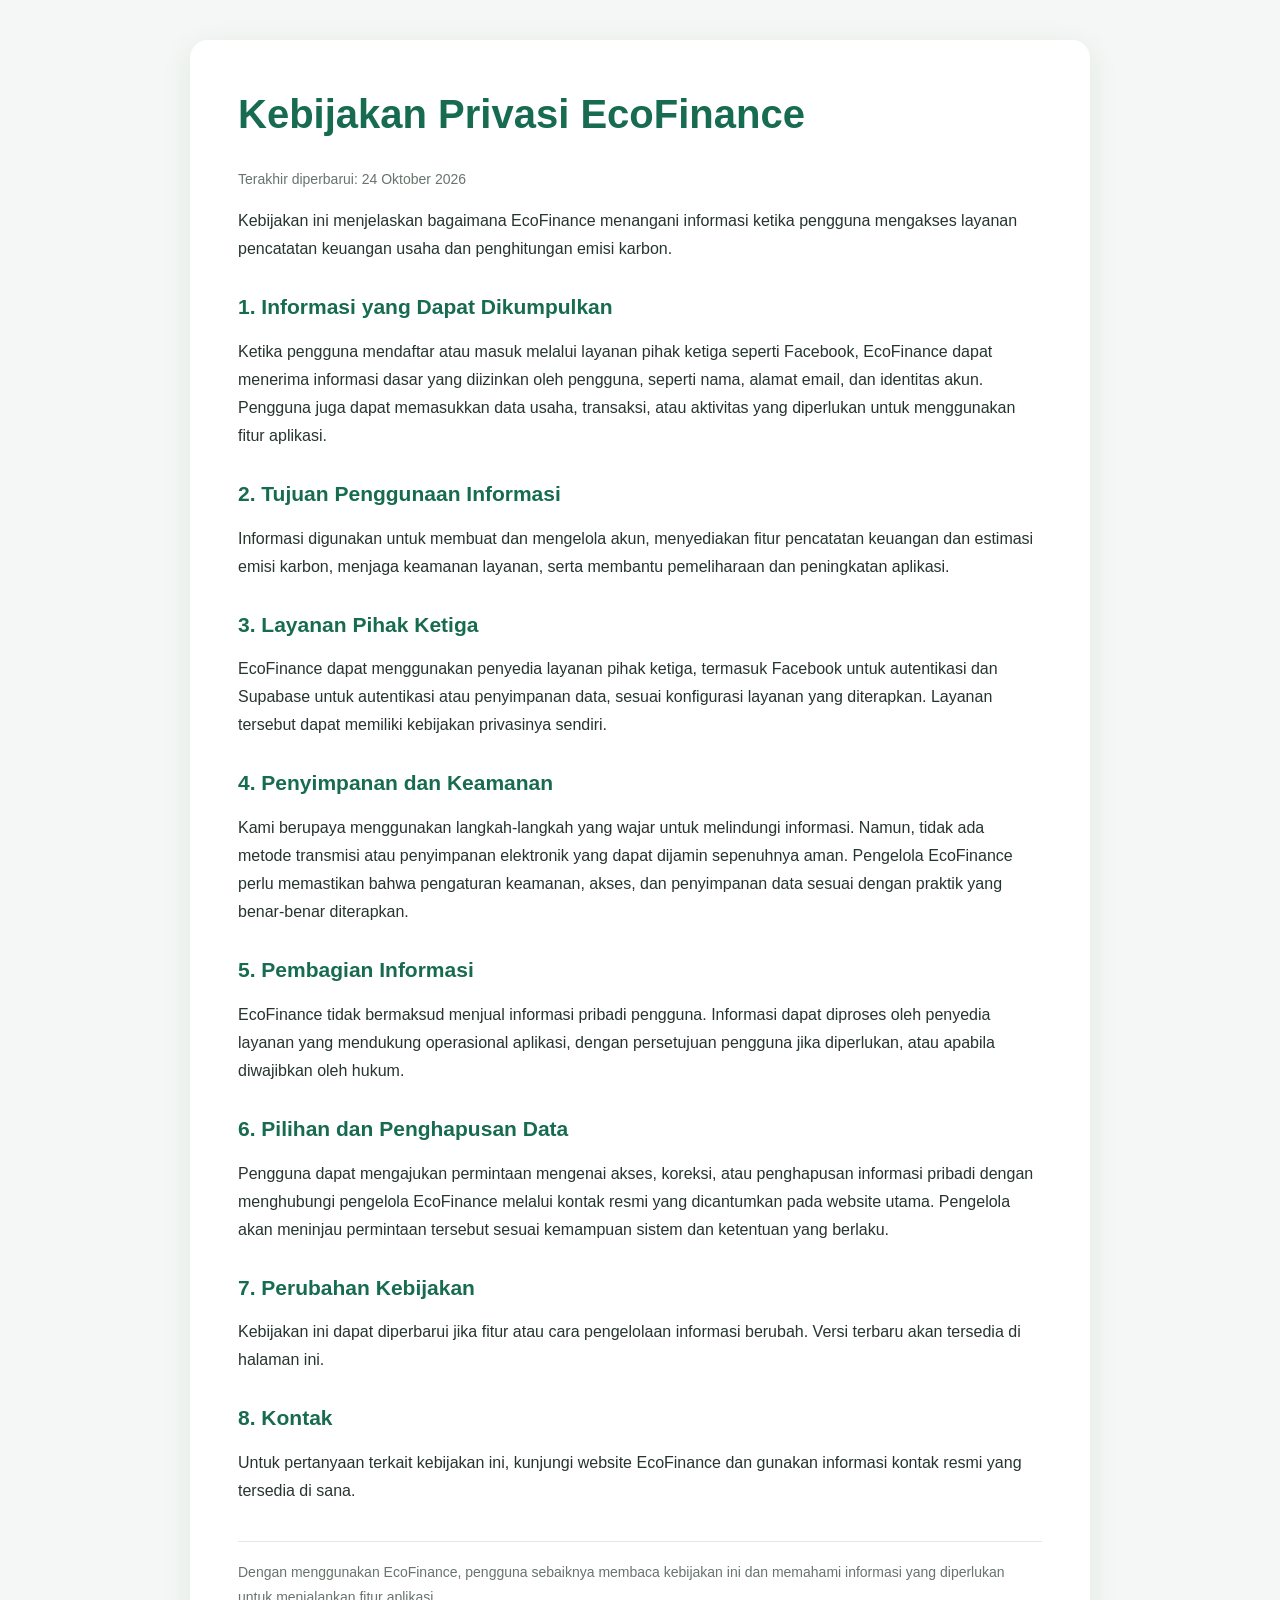
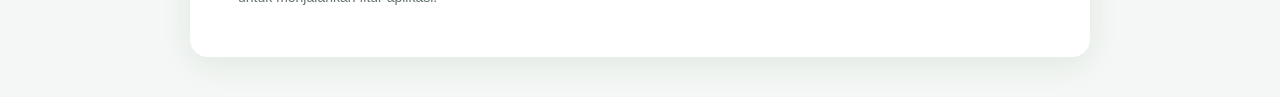
==== privacy-policy.html @ a631092b "Add files via upload" ====
<!DOCTYPE html>
<html lang="id">
<head>
  <meta charset="UTF-8">
  <meta name="viewport" content="width=device-width, initial-scale=1.0">
  <meta name="description" content="Kebijakan Privasi EcoFinance">
  <title>Kebijakan Privasi - EcoFinance</title>
  <style>
    :root { color-scheme: light; }
    * { box-sizing: border-box; }
    body {
      margin: 0;
      background: #f4f7f5;
      color: #26352e;
      font-family: Arial, Helvetica, sans-serif;
      line-height: 1.75;
    }
    main {
      width: min(900px, calc(100% - 32px));
      margin: 40px auto;
      padding: clamp(24px, 5vw, 48px);
      background: #fff;
      border-radius: 18px;
      box-shadow: 0 8px 32px rgba(20, 60, 40, .08);
    }
    h1, h2 { color: #176b50; line-height: 1.3; }
    h1 { margin-top: 0; font-size: clamp(28px, 5vw, 40px); }
    h2 { margin-top: 30px; font-size: 21px; }
    .updated { color: #66756d; font-size: 14px; }
    a { color: #176b50; overflow-wrap: anywhere; }
    footer { margin-top: 36px; padding-top: 18px; border-top: 1px solid #e1e9e4; color: #66756d; font-size: 14px; }
  </style>
</head>
<body>
  <main>
    <h1>Kebijakan Privasi EcoFinance</h1>
    <p class="updated">Terakhir diperbarui: 24 Oktober 2026</p>

    <p>Kebijakan ini menjelaskan bagaimana EcoFinance menangani informasi ketika pengguna mengakses layanan pencatatan keuangan usaha dan penghitungan emisi karbon.</p>

    <h2>1. Informasi yang Dapat Dikumpulkan</h2>
    <p>Ketika pengguna mendaftar atau masuk melalui layanan pihak ketiga seperti Facebook, EcoFinance dapat menerima informasi dasar yang diizinkan oleh pengguna, seperti nama, alamat email, dan identitas akun. Pengguna juga dapat memasukkan data usaha, transaksi, atau aktivitas yang diperlukan untuk menggunakan fitur aplikasi.</p>

    <h2>2. Tujuan Penggunaan Informasi</h2>
    <p>Informasi digunakan untuk membuat dan mengelola akun, menyediakan fitur pencatatan keuangan dan estimasi emisi karbon, menjaga keamanan layanan, serta membantu pemeliharaan dan peningkatan aplikasi.</p>

    <h2>3. Layanan Pihak Ketiga</h2>
    <p>EcoFinance dapat menggunakan penyedia layanan pihak ketiga, termasuk Facebook untuk autentikasi dan Supabase untuk autentikasi atau penyimpanan data, sesuai konfigurasi layanan yang diterapkan. Layanan tersebut dapat memiliki kebijakan privasinya sendiri.</p>

    <h2>4. Penyimpanan dan Keamanan</h2>
    <p>Kami berupaya menggunakan langkah-langkah yang wajar untuk melindungi informasi. Namun, tidak ada metode transmisi atau penyimpanan elektronik yang dapat dijamin sepenuhnya aman. Pengelola EcoFinance perlu memastikan bahwa pengaturan keamanan, akses, dan penyimpanan data sesuai dengan praktik yang benar-benar diterapkan.</p>

    <h2>5. Pembagian Informasi</h2>
    <p>EcoFinance tidak bermaksud menjual informasi pribadi pengguna. Informasi dapat diproses oleh penyedia layanan yang mendukung operasional aplikasi, dengan persetujuan pengguna jika diperlukan, atau apabila diwajibkan oleh hukum.</p>

    <h2>6. Pilihan dan Penghapusan Data</h2>
    <p>Pengguna dapat mengajukan permintaan mengenai akses, koreksi, atau penghapusan informasi pribadi dengan menghubungi pengelola EcoFinance melalui kontak resmi yang dicantumkan pada website utama. Pengelola akan meninjau permintaan tersebut sesuai kemampuan sistem dan ketentuan yang berlaku.</p>

    <h2>7. Perubahan Kebijakan</h2>
    <p>Kebijakan ini dapat diperbarui jika fitur atau cara pengelolaan informasi berubah. Versi terbaru akan tersedia di halaman ini.</p>

    <h2>8. Kontak</h2>
    <p>Untuk pertanyaan terkait kebijakan ini, kunjungi website EcoFinance dan gunakan informasi kontak resmi yang tersedia di sana.</p>

    <footer>
      Dengan menggunakan EcoFinance, pengguna sebaiknya membaca kebijakan ini dan memahami informasi yang diperlukan untuk menjalankan fitur aplikasi.
    </footer>
  </main>
</body>
</html>
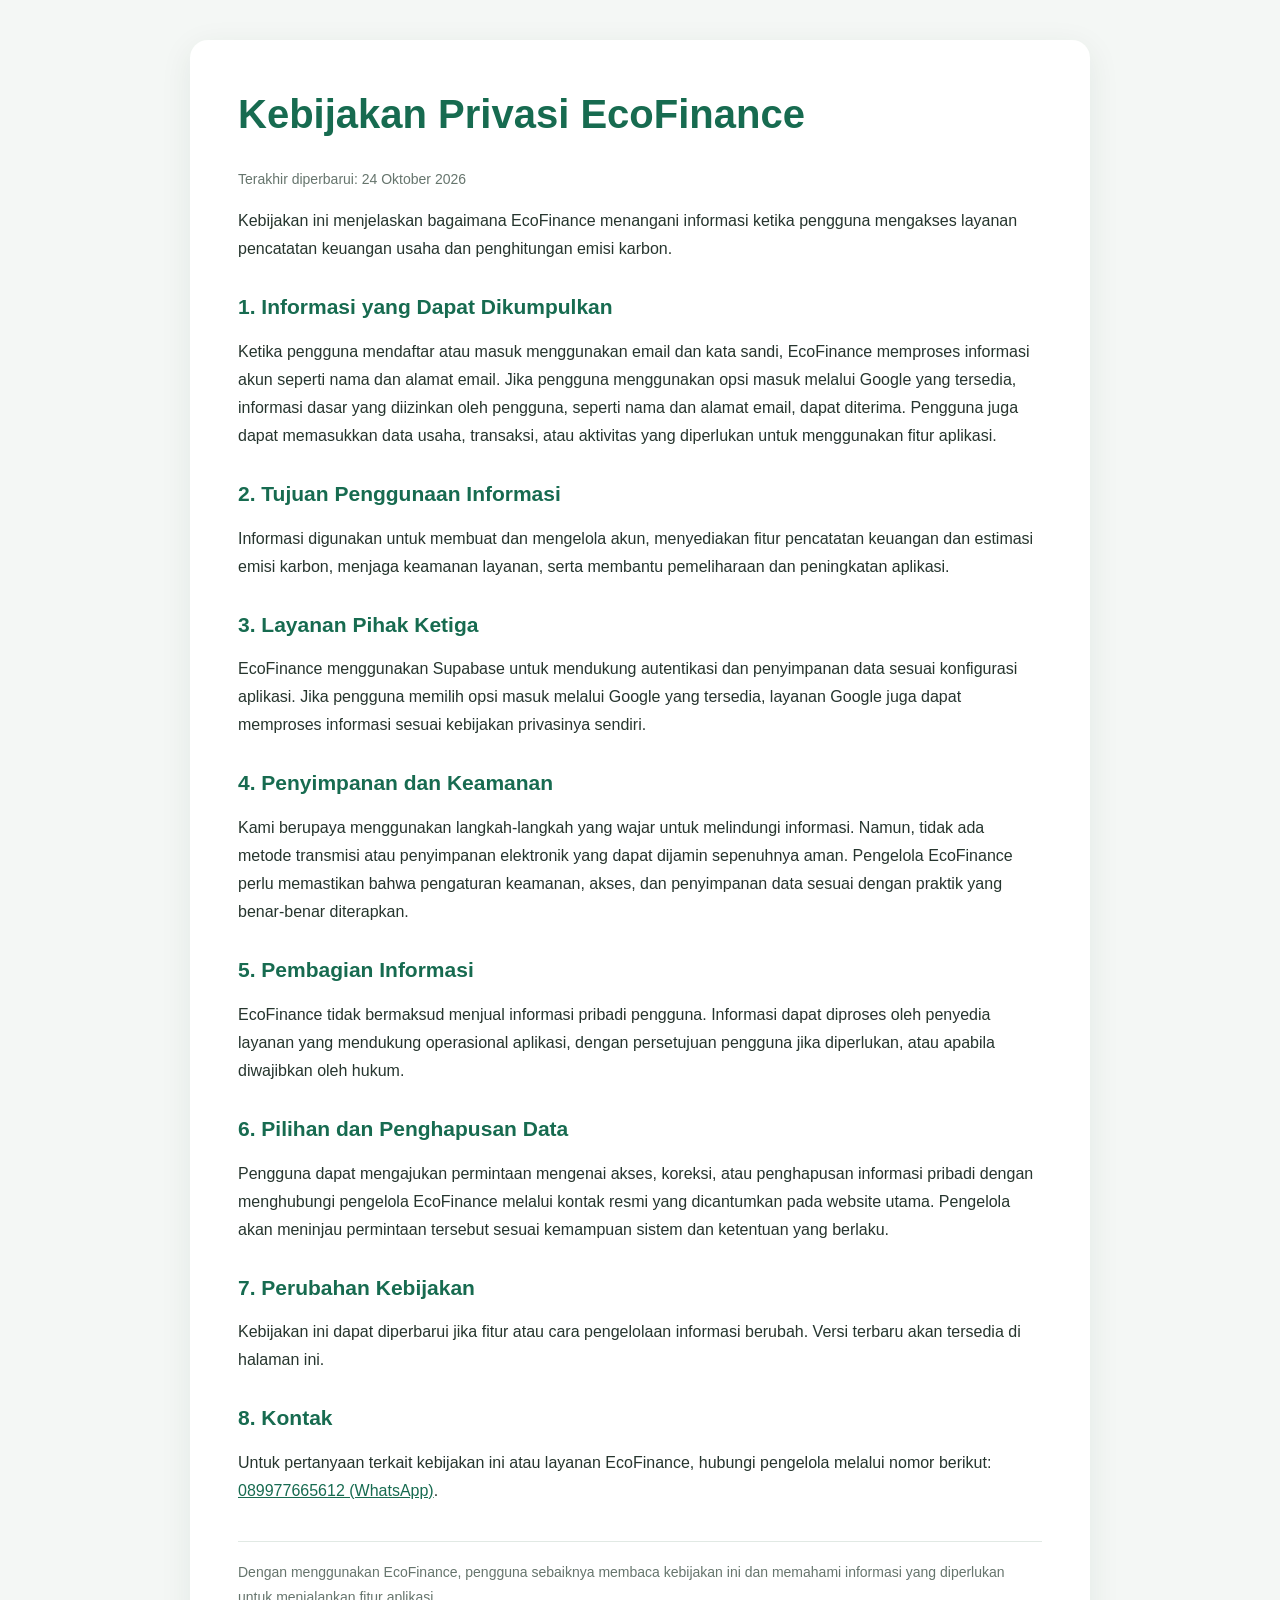
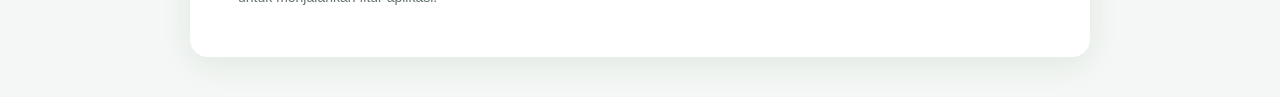
==== commit 7e44fdf3: "Add files via upload" ====
--- a/privacy-policy.html
+++ b/privacy-policy.html
@@ -39,13 +39,13 @@
     <p>Kebijakan ini menjelaskan bagaimana EcoFinance menangani informasi ketika pengguna mengakses layanan pencatatan keuangan usaha dan penghitungan emisi karbon.</p>
 
     <h2>1. Informasi yang Dapat Dikumpulkan</h2>
-    <p>Ketika pengguna mendaftar atau masuk melalui layanan pihak ketiga seperti Facebook, EcoFinance dapat menerima informasi dasar yang diizinkan oleh pengguna, seperti nama, alamat email, dan identitas akun. Pengguna juga dapat memasukkan data usaha, transaksi, atau aktivitas yang diperlukan untuk menggunakan fitur aplikasi.</p>
+    <p>Ketika pengguna mendaftar atau masuk menggunakan email dan kata sandi, EcoFinance memproses informasi akun seperti nama dan alamat email. Jika pengguna menggunakan opsi masuk melalui Google yang tersedia, informasi dasar yang diizinkan oleh pengguna, seperti nama dan alamat email, dapat diterima. Pengguna juga dapat memasukkan data usaha, transaksi, atau aktivitas yang diperlukan untuk menggunakan fitur aplikasi.</p>
 
     <h2>2. Tujuan Penggunaan Informasi</h2>
     <p>Informasi digunakan untuk membuat dan mengelola akun, menyediakan fitur pencatatan keuangan dan estimasi emisi karbon, menjaga keamanan layanan, serta membantu pemeliharaan dan peningkatan aplikasi.</p>
 
     <h2>3. Layanan Pihak Ketiga</h2>
-    <p>EcoFinance dapat menggunakan penyedia layanan pihak ketiga, termasuk Facebook untuk autentikasi dan Supabase untuk autentikasi atau penyimpanan data, sesuai konfigurasi layanan yang diterapkan. Layanan tersebut dapat memiliki kebijakan privasinya sendiri.</p>
+    <p>EcoFinance menggunakan Supabase untuk mendukung autentikasi dan penyimpanan data sesuai konfigurasi aplikasi. Jika pengguna memilih opsi masuk melalui Google yang tersedia, layanan Google juga dapat memproses informasi sesuai kebijakan privasinya sendiri.</p>
 
     <h2>4. Penyimpanan dan Keamanan</h2>
     <p>Kami berupaya menggunakan langkah-langkah yang wajar untuk melindungi informasi. Namun, tidak ada metode transmisi atau penyimpanan elektronik yang dapat dijamin sepenuhnya aman. Pengelola EcoFinance perlu memastikan bahwa pengaturan keamanan, akses, dan penyimpanan data sesuai dengan praktik yang benar-benar diterapkan.</p>
@@ -60,7 +60,7 @@
     <p>Kebijakan ini dapat diperbarui jika fitur atau cara pengelolaan informasi berubah. Versi terbaru akan tersedia di halaman ini.</p>
 
     <h2>8. Kontak</h2>
-    <p>Untuk pertanyaan terkait kebijakan ini, kunjungi website EcoFinance dan gunakan informasi kontak resmi yang tersedia di sana.</p>
+    <p>Untuk pertanyaan terkait kebijakan ini atau layanan EcoFinance, hubungi pengelola melalui nomor berikut: <a href="https://wa.me/6289977665612" target="_blank" rel="noopener noreferrer">089977665612 (WhatsApp)</a>.</p>
 
     <footer>
       Dengan menggunakan EcoFinance, pengguna sebaiknya membaca kebijakan ini dan memahami informasi yang diperlukan untuk menjalankan fitur aplikasi.
